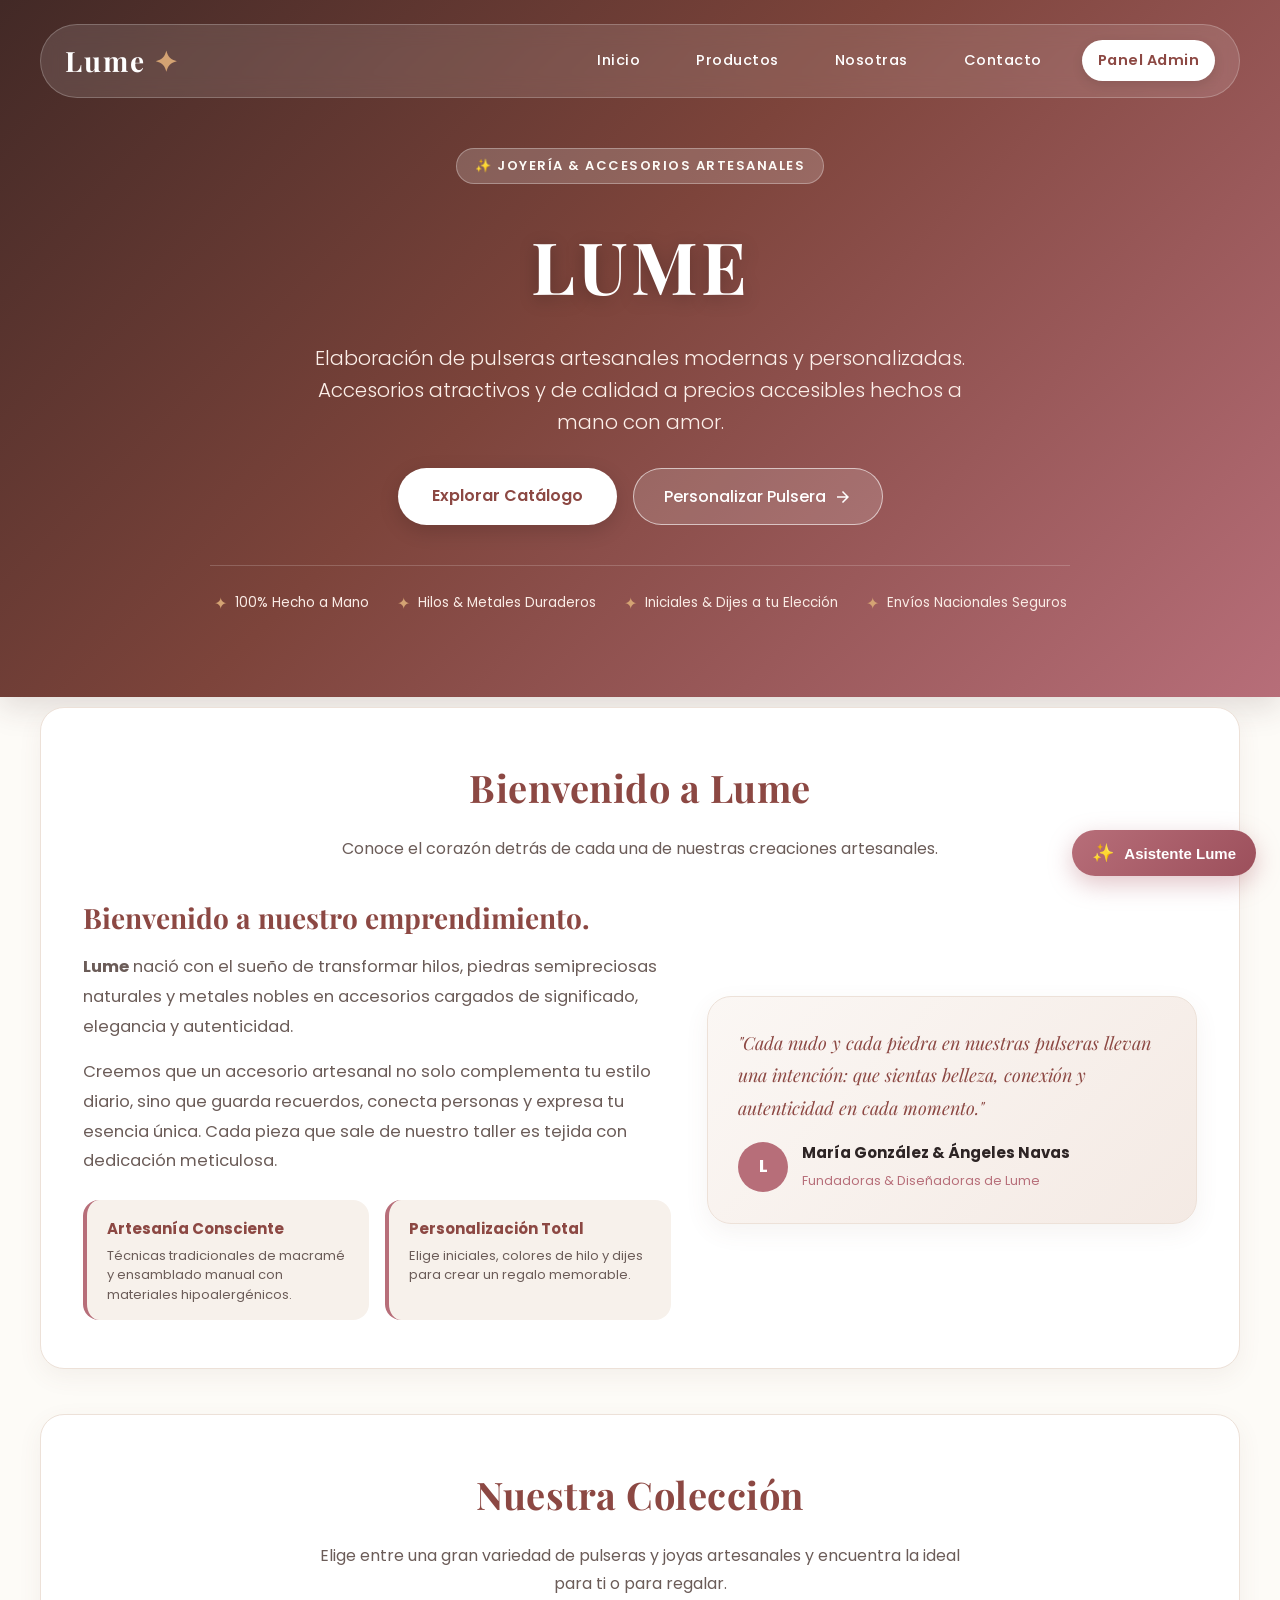
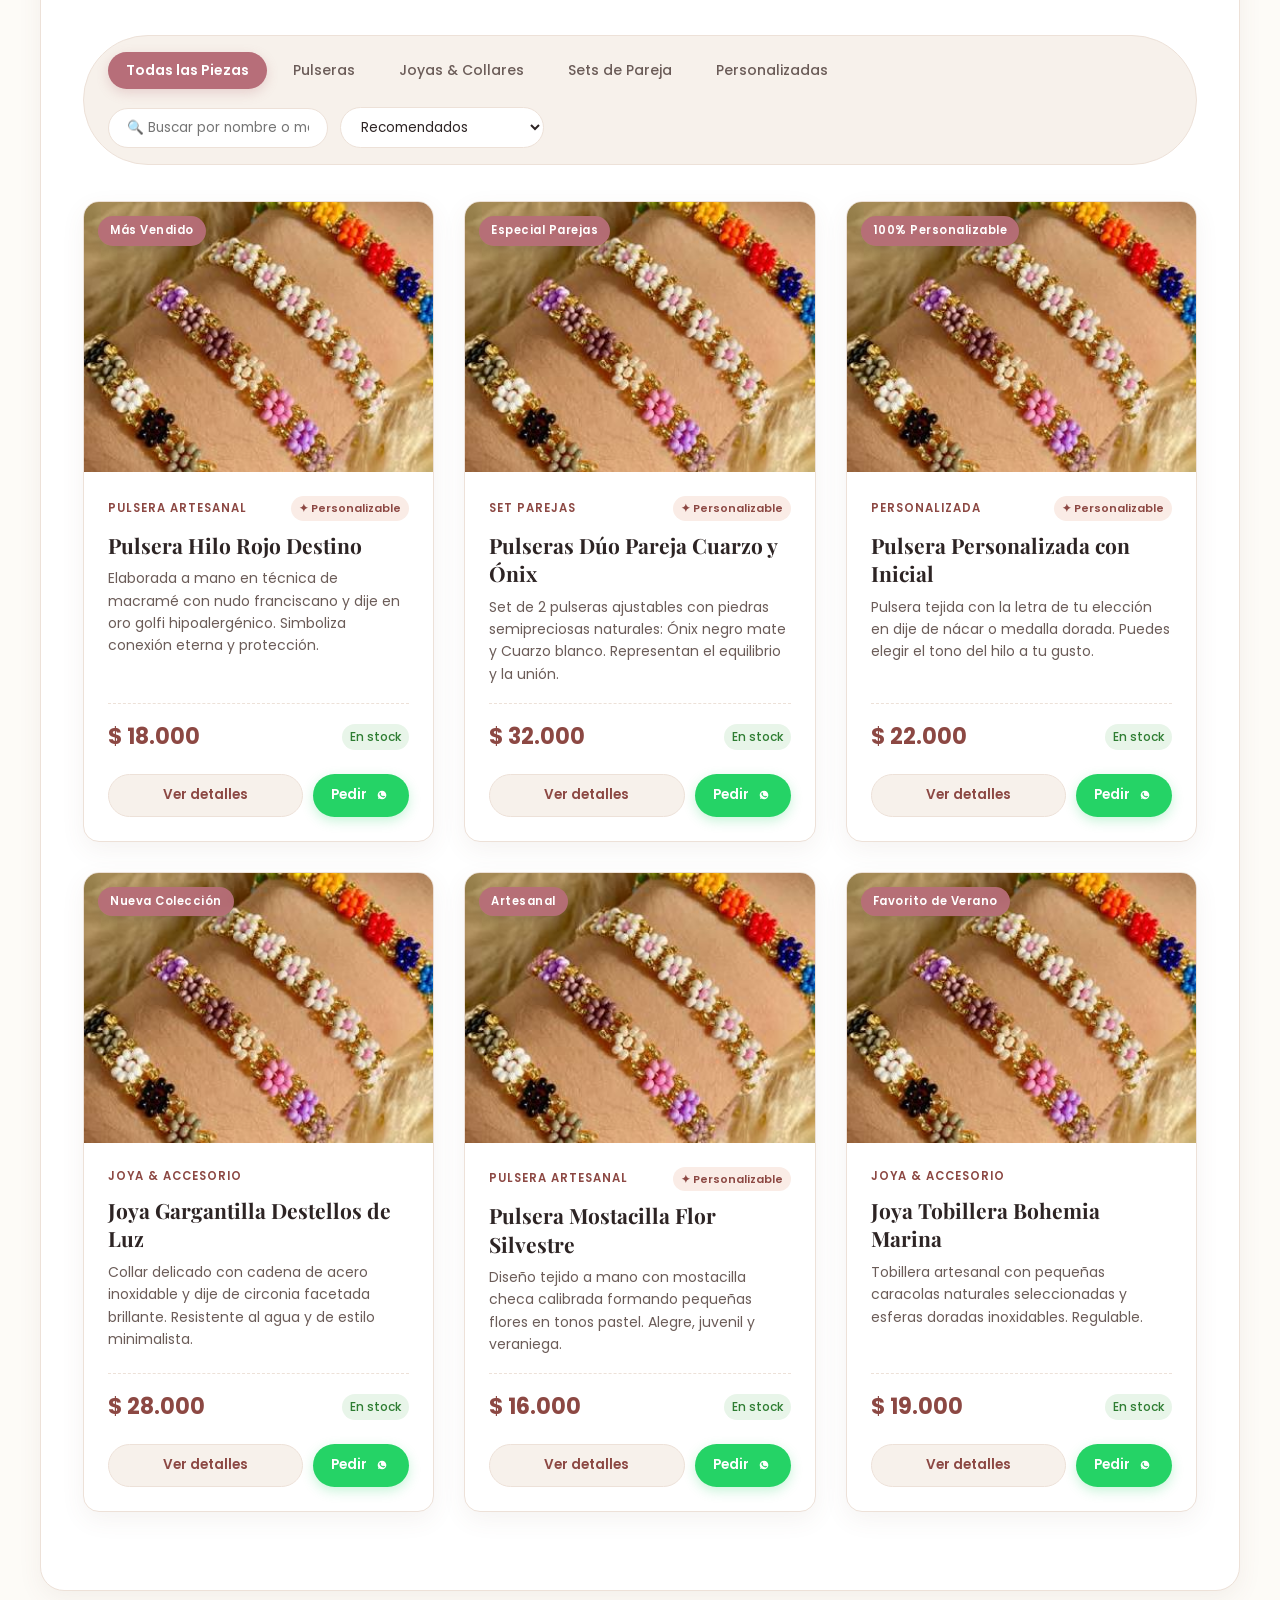
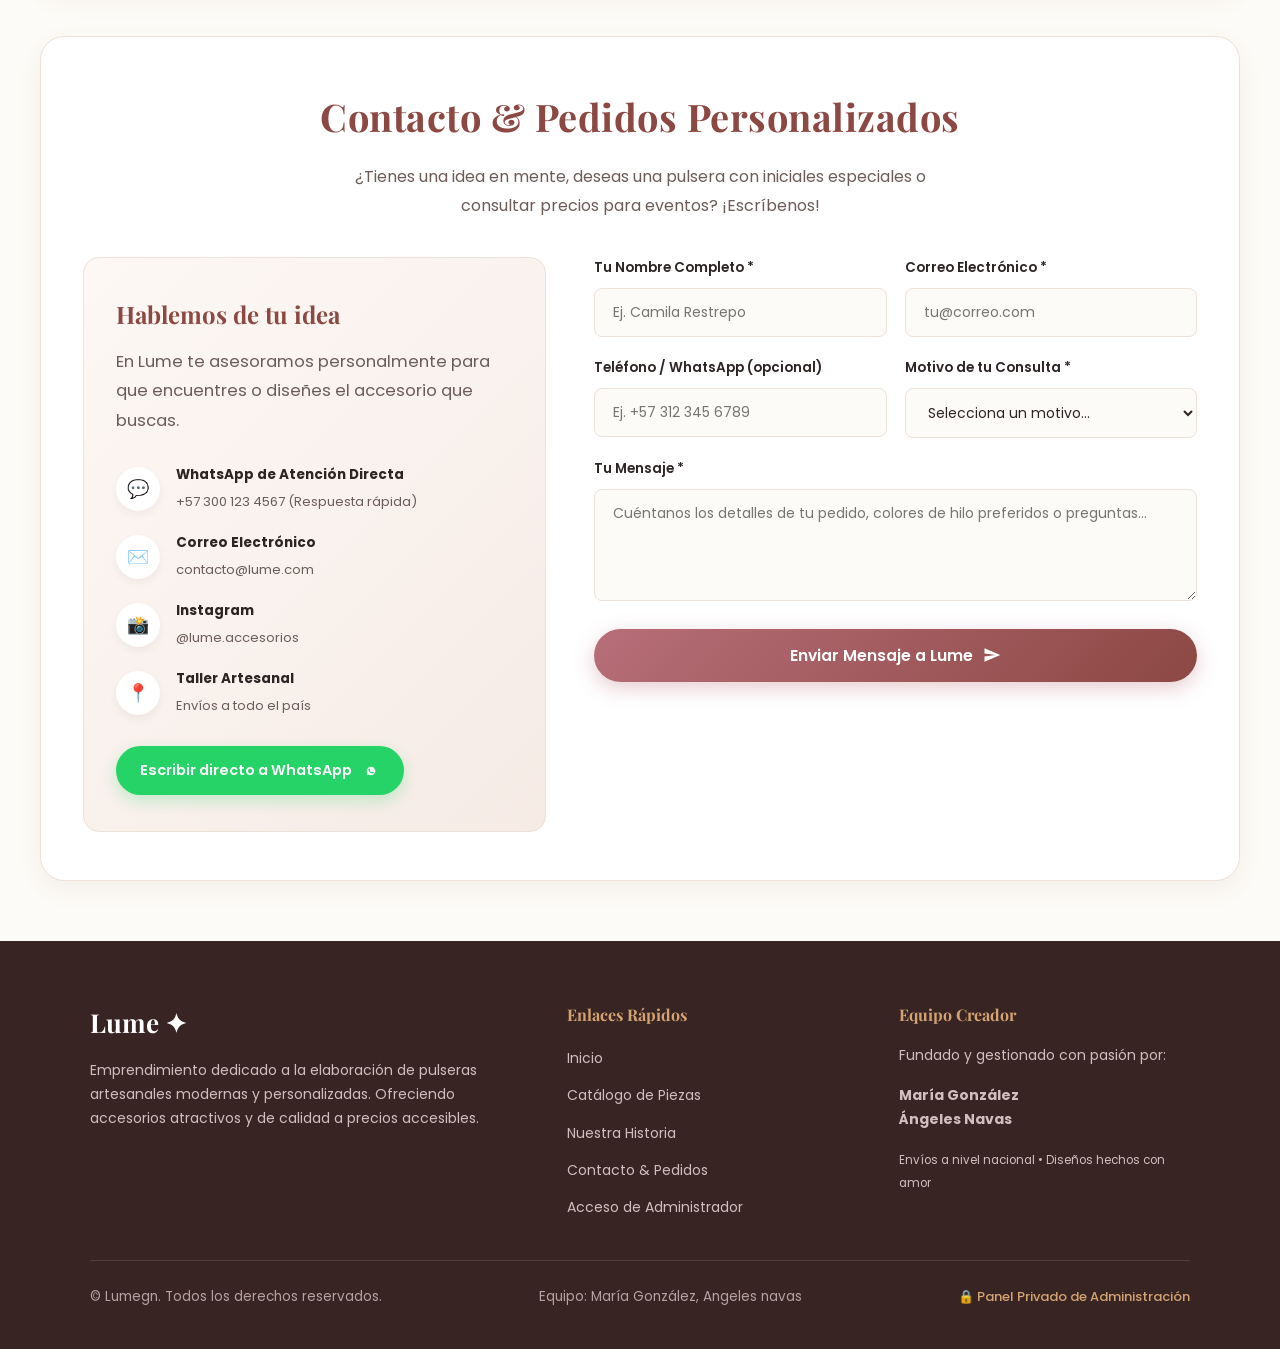
==== index.html @ db6cdf21 "docs: actualizar documentación técnica, manual de usuario y configuración para publicación en GitHub" ====
<!DOCTYPE html>
<html lang="es">
<head>
    <meta charset="UTF-8">
    <meta name="viewport" content="width=device-width, initial-scale=1.0">
    <title>Lume | Pulseras & Joyas Artesanales</title>
    <meta http-equiv="refresh" content="0; url=frontend/index.html">
    <script>
        // Redirección inmediata a la aplicación principal para despliegue en GitHub Pages
        window.location.replace("frontend/index.html");
    </script>
    <style>
        body {
            font-family: 'Playfair Display', Georgia, serif;
            background: #fdfbf7;
            color: #8c4843;
            display: flex;
            align-items: center;
            justify-content: center;
            min-height: 100vh;
            margin: 0;
            text-align: center;
        }
        .splash-card {
            padding: 30px;
        }
        h1 {
            font-size: 3rem;
            margin-bottom: 10px;
            letter-spacing: 2px;
        }
        p {
            font-family: sans-serif;
            font-size: 1rem;
            color: #7d6b63;
        }
        a {
            color: #b76e79;
            text-decoration: none;
            font-weight: bold;
        }
    </style>
</head>
<body>
    <div class="splash-card">
        <h1>Lume ✦</h1>
        <p>Cargando tienda artesanal...</p>
        <p>Si no eres redirigida automáticamente, <a href="frontend/index.html">haz clic aquí para ingresar</a>.</p>
    </div>
</body>
</html>
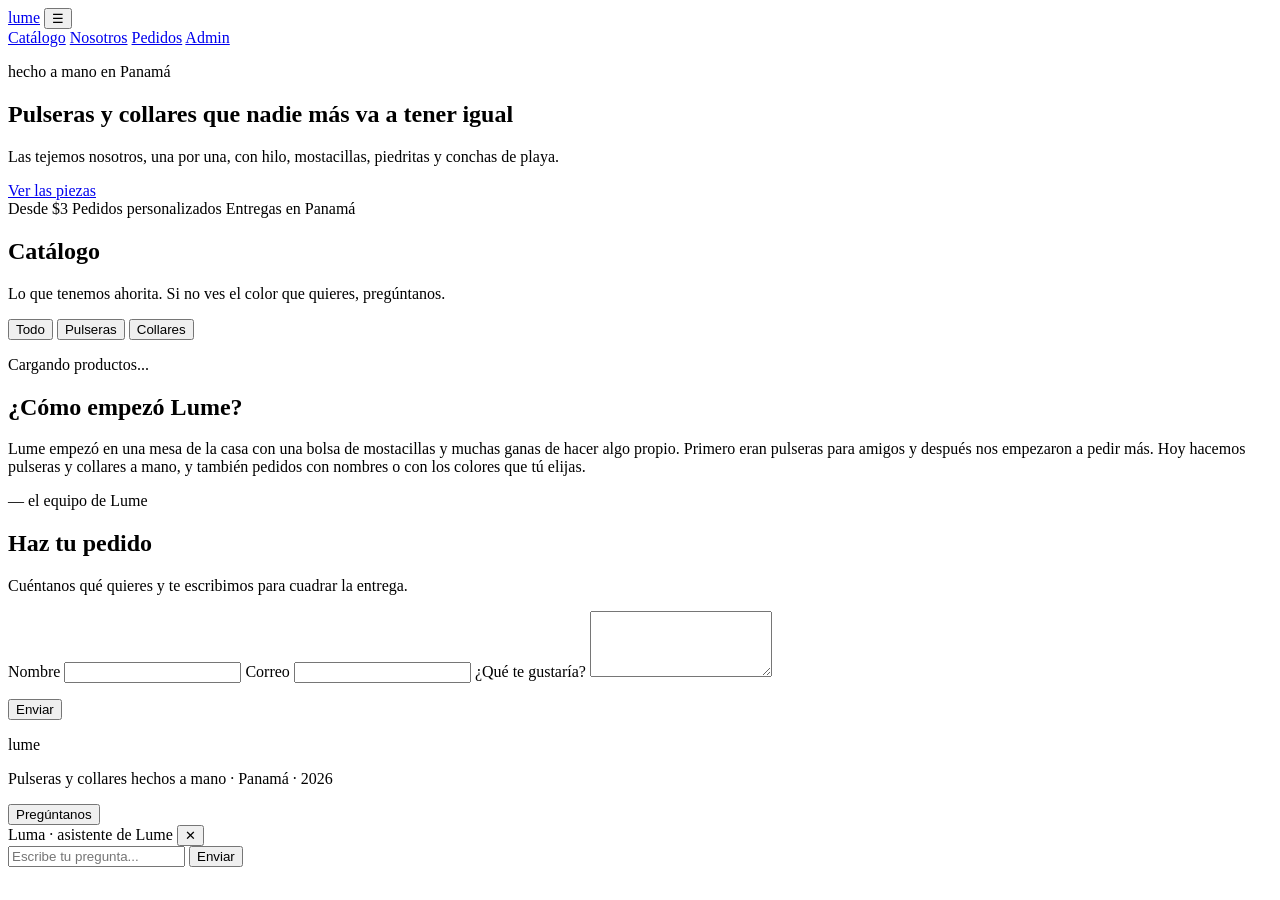
==== commit 4459ed43: "Add files via upload" ====
--- a/index.html
+++ b/index.html
@@ -1,51 +1,117 @@
 <!DOCTYPE html>
 <html lang="es">
 <head>
-    <meta charset="UTF-8">
-    <meta name="viewport" content="width=device-width, initial-scale=1.0">
-    <title>Lume | Pulseras & Joyas Artesanales</title>
-    <meta http-equiv="refresh" content="0; url=frontend/index.html">
-    <script>
-        // Redirección inmediata a la aplicación principal para despliegue en GitHub Pages
-        window.location.replace("frontend/index.html");
-    </script>
-    <style>
-        body {
-            font-family: 'Playfair Display', Georgia, serif;
-            background: #fdfbf7;
-            color: #8c4843;
-            display: flex;
-            align-items: center;
-            justify-content: center;
-            min-height: 100vh;
-            margin: 0;
-            text-align: center;
-        }
-        .splash-card {
-            padding: 30px;
-        }
-        h1 {
-            font-size: 3rem;
-            margin-bottom: 10px;
-            letter-spacing: 2px;
-        }
-        p {
-            font-family: sans-serif;
-            font-size: 1rem;
-            color: #7d6b63;
-        }
-        a {
-            color: #b76e79;
-            text-decoration: none;
-            font-weight: bold;
-        }
-    </style>
+  <meta charset="UTF-8">
+  <meta name="viewport" content="width=device-width, initial-scale=1.0">
+  <title>Lume | Pulseras y collares hechos a mano</title>
+  <link rel="preconnect" href="https://fonts.googleapis.com">
+  <link href="https://fonts.googleapis.com/css2?family=Fraunces:opsz,wght@9..144,400;9..144,600&family=Caveat:wght@500&family=Nunito:wght@400;700&display=swap" rel="stylesheet">
+  <link rel="stylesheet" href="css/estilos.css">
 </head>
 <body>
-    <div class="splash-card">
-        <h1>Lume ✦</h1>
-        <p>Cargando tienda artesanal...</p>
-        <p>Si no eres redirigida automáticamente, <a href="frontend/index.html">haz clic aquí para ingresar</a>.</p>
+
+  <!-- Barra de navegacion -->
+  <header class="nav">
+    <a href="#inicio" class="logo">lume</a>
+    <button class="menu-btn" id="menuBtn" aria-label="Abrir menú">☰</button>
+    <nav id="menu">
+      <a href="#catalogo">Catálogo</a>
+      <a href="#nosotros">Nosotros</a>
+      <a href="#contacto">Pedidos</a>
+      <a href="admin.html" class="nav-admin">Admin</a>
+    </nav>
+  </header>
+
+  <!-- Home -->
+  <section id="inicio" class="hero">
+    <div class="hero-texto aparecer">
+      <p class="nota">hecho a mano en Panamá</p>
+      <h2>Pulseras y collares que nadie más va a tener igual</h2>
+      <p>Las tejemos nosotros, una por una, con hilo, mostacillas, piedritas y conchas de playa.</p>
+      <a href="#catalogo" class="btn">Ver las piezas</a>
     </div>
+  </section>
+
+  <!-- Franja con datos -->
+  <div class="franja">
+    <span>Desde $3</span>
+    <span>Pedidos personalizados</span>
+    <span>Entregas en Panamá</span>
+  </div>
+
+  <!-- Catalogo -->
+  <section id="catalogo" class="seccion">
+    <h2>Catálogo</h2>
+    <p class="subtitulo">Lo que tenemos ahorita. Si no ves el color que quieres, pregúntanos.</p>
+
+    <div class="filtros">
+      <button class="filtro activo" data-cat="todos">Todo</button>
+      <button class="filtro" data-cat="pulsera">Pulseras</button>
+      <button class="filtro" data-cat="collar">Collares</button>
+    </div>
+
+    <p id="cargando" class="cargando">Cargando productos...</p>
+    <div id="listaProductos" class="grid"></div>
+  </section>
+
+  <!-- Nosotros -->
+  <section id="nosotros" class="nosotros">
+    <div class="seccion">
+      <h2>¿Cómo empezó Lume?</h2>
+      <p>
+        Lume empezó en una mesa de la casa con una bolsa de mostacillas y muchas ganas de hacer algo propio.
+        Primero eran pulseras para amigos y después nos empezaron a pedir más.
+        Hoy hacemos pulseras y collares a mano, y también pedidos con nombres o con los colores que tú elijas.
+      </p>
+      <p class="firma">— el equipo de Lume</p>
+    </div>
+  </section>
+
+  <!-- Contacto -->
+  <section id="contacto" class="seccion">
+    <h2>Haz tu pedido</h2>
+    <p class="subtitulo">Cuéntanos qué quieres y te escribimos para cuadrar la entrega.</p>
+
+    <!-- FormSubmit manda el mensaje al correo. CAMBIAR el correo por el de ustedes -->
+    <form id="formContacto" action="https://formsubmit.co/TU_CORREO@gmail.com" method="POST">
+      <input type="hidden" name="_subject" value="Nuevo pedido desde Lume">
+      <input type="hidden" name="_captcha" value="false">
+
+      <label for="nombre">Nombre</label>
+      <input type="text" id="nombre" name="nombre">
+
+      <label for="correo">Correo</label>
+      <input type="email" id="correo" name="correo">
+
+      <label for="mensaje">¿Qué te gustaría?</label>
+      <textarea id="mensaje" name="mensaje" rows="4"></textarea>
+
+      <p id="errorForm" class="error"></p>
+      <button type="submit" class="btn">Enviar</button>
+    </form>
+  </section>
+
+  <footer>
+    <p class="logo">lume</p>
+    <p>Pulseras y collares hechos a mano · Panamá · 2026</p>
+  </footer>
+
+  <!-- Chatbot -->
+  <button id="abrirChat" class="chat-boton" aria-label="Abrir chat">Pregúntanos</button>
+  <div id="chat" class="chat oculto">
+    <div class="chat-header">
+      <span>Luma · asistente de Lume</span>
+      <button id="cerrarChat" aria-label="Cerrar chat">✕</button>
+    </div>
+    <div id="chatMensajes" class="chat-mensajes"></div>
+    <form id="chatForm" class="chat-form">
+      <input type="text" id="chatInput" placeholder="Escribe tu pregunta...">
+      <button type="submit">Enviar</button>
+    </form>
+  </div>
+
+  <script src="js/datos.js"></script>
+  <script src="js/main.js"></script>
+  <script src="js/chatbot.js"></script>
 </body>
 </html>
